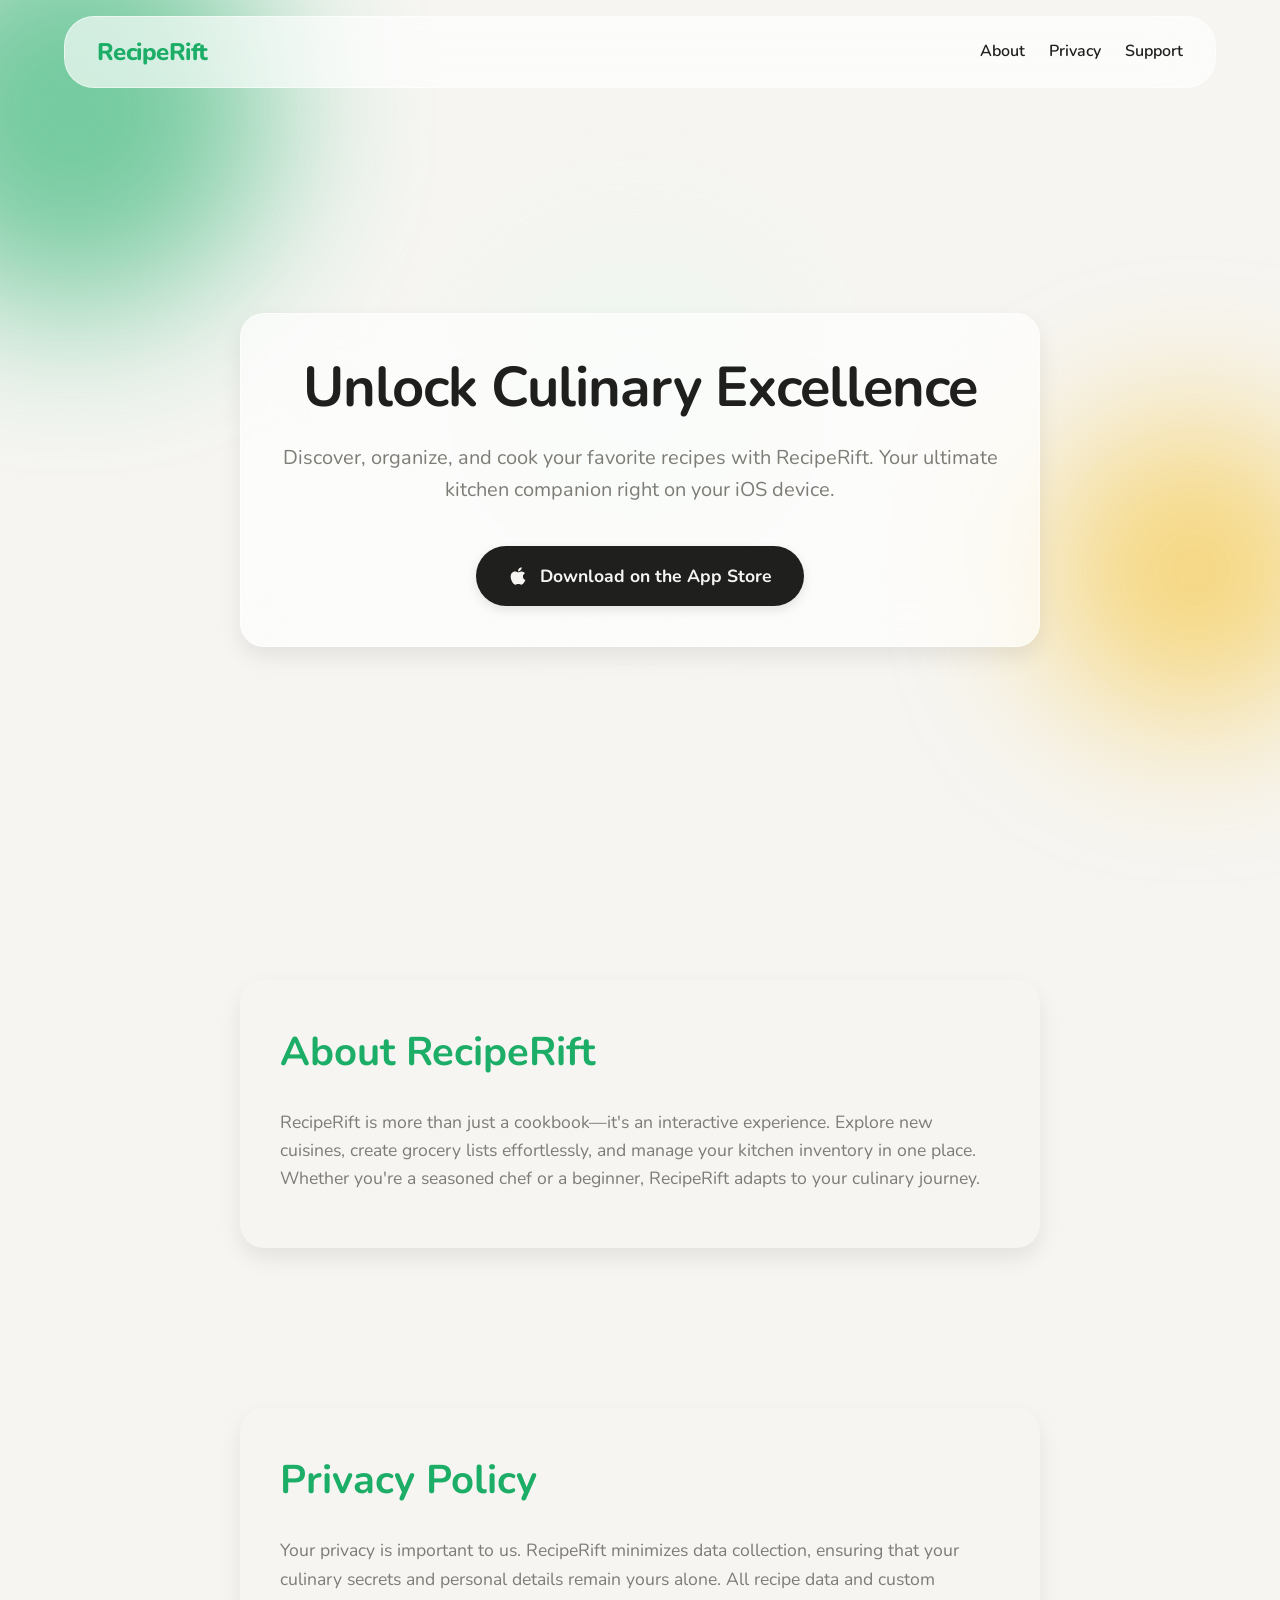
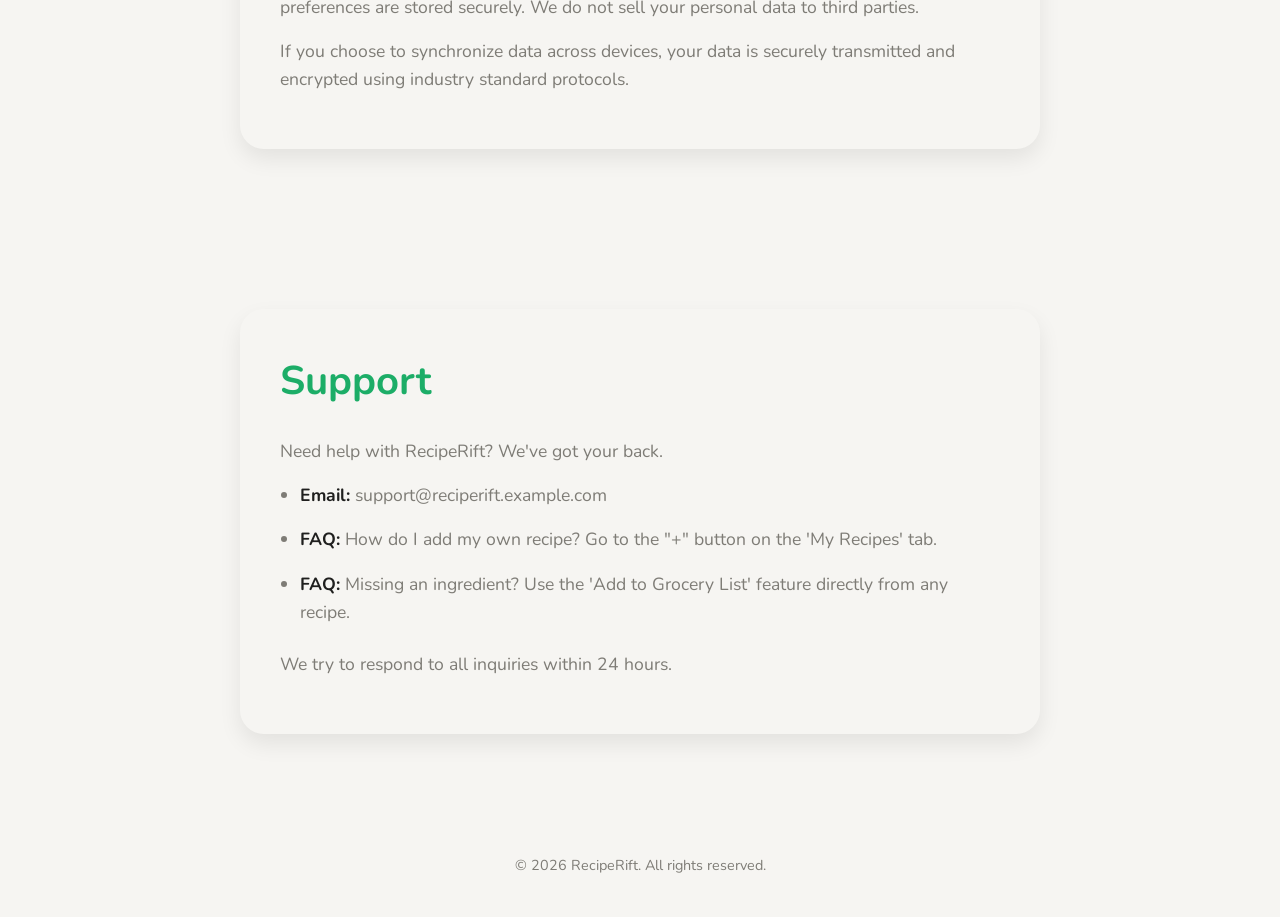
==== index.html @ d9945381 "added static web app" ====
<!DOCTYPE html>
<html lang="en">
<head>
    <meta charset="UTF-8">
    <meta name="viewport" content="width=device-width, initial-scale=1.0">
    <meta name="description" content="RecipeRift - Discover, Save, and Enjoy Amazing Recipes.">
    <title>RecipeRift</title>
    <link rel="stylesheet" href="style.css">
    <link href="https://fonts.googleapis.com/css2?family=Nunito:wght@400;600;700;800&display=swap" rel="stylesheet">
</head>
<body>
    <nav class="navbar glass">
        <div class="logo">RecipeRift</div>
        <ul class="nav-links">
            <li><a href="#about">About</a></li>
            <li><a href="#privacy">Privacy</a></li>
            <li><a href="#support">Support</a></li>
        </ul>
    </nav>

    <main>
        <section id="hero" class="hero">
            <div class="glass glass-card hero-content">
                <h1>Unlock Culinary Excellence</h1>
                <p>Discover, organize, and cook your favorite recipes with RecipeRift. Your ultimate kitchen companion right on your iOS device.</p>
                <div class="download-container">
                    <a href="#" class="download-btn">
                        <svg viewBox="0 0 384 512" width="20" height="20" fill="currentColor">
                           <path d="M318.7 268.7c-.2-36.7 16.4-64.4 50-84.8-18.8-26.9-47.2-41.7-84.7-44.6-35.5-2.8-74.3 20.7-88.5 20.7-15 0-49.4-19.7-76.4-19.7C63.3 141.2 4 184.8 4 273.5q0 39.3 14.4 81.2c12.8 36.7 59 126.7 107.2 125.2 25.2-.6 43-17.9 75.8-17.9 31.8 0 48.3 17.9 76.4 17.9 48.6-.7 90.4-82.5 102.6-119.3-65.2-30.7-61.7-90-61.7-91.9zm-56.6-164.2c27.3-32.4 24.8-61.9 24-72.5-24.1 1.4-52 16.4-67.9 34.9-17.5 19.8-27.8 44.3-25.6 71.9 26.1 2 49.9-11.4 69.5-34.3z"/>
                        </svg>
                        Download on the App Store
                    </a>
                </div>
            </div>
            <div class="hero-bg-shapes">
                <div class="shape shape-1"></div>
                <div class="shape shape-2"></div>
                <div class="shape shape-3"></div>
            </div>
        </section>

        <section id="about" class="section glass-section">
            <div class="container glass-card mx-auto">
                <h2>About RecipeRift</h2>
                <p>RecipeRift is more than just a cookbook—it's an interactive experience. Explore new cuisines, create grocery lists effortlessly, and manage your kitchen inventory in one place. Whether you're a seasoned chef or a beginner, RecipeRift adapts to your culinary journey.</p>
            </div>
        </section>

        <section id="privacy" class="section glass-section">
            <div class="container glass-card mx-auto">
                <h2>Privacy Policy</h2>
                <p>Your privacy is important to us. RecipeRift minimizes data collection, ensuring that your culinary secrets and personal details remain yours alone. All recipe data and custom preferences are stored securely. We do not sell your personal data to third parties.</p>
                <p>If you choose to synchronize data across devices, your data is securely transmitted and encrypted using industry standard protocols.</p>
            </div>
        </section>

        <section id="support" class="section glass-section">
            <div class="container glass-card mx-auto">
                <h2>Support</h2>
                <p>Need help with RecipeRift? We've got your back.</p>
                <ul class="support-list">
                    <li><strong>Email:</strong> support@reciperift.example.com</li>
                    <li><strong>FAQ:</strong> How do I add my own recipe? Go to the "+" button on the 'My Recipes' tab.</li>
                    <li><strong>FAQ:</strong> Missing an ingredient? Use the 'Add to Grocery List' feature directly from any recipe.</li>
                </ul>
                <p>We try to respond to all inquiries within 24 hours.</p>
            </div>
        </section>
    </main>

    <footer>
        <p>&copy; 2026 RecipeRift. All rights reserved.</p>
    </footer>

    <script>
        // Smooth scrolling for anchor links
        document.querySelectorAll('a[href^="#"]').forEach(anchor => {
            anchor.addEventListener('click', function (e) {
                e.preventDefault();
                document.querySelector(this.getAttribute('href')).scrollIntoView({
                    behavior: 'smooth'
                });
            });
        });
    </script>
</body>
</html>
---- style.css ----
:root {
    --brand-green: rgb(28, 173, 103);
    --brand-green-light: rgb(226, 248, 236);
    --brand-green-dark: rgb(17, 108, 60);
    --brand-gold: rgb(246, 192, 39);
    --soft-ivory: rgb(248, 247, 243);
    --mist-gray: rgb(238, 238, 234);
    
    --bg-color: rgb(246, 245, 242);
    --text-color: rgb(31, 31, 30);
    --text-muted: rgb(126, 124, 118);
    --card-surface: rgba(255, 255, 255, 0.65);
    --glass-border: rgba(255, 255, 255, 0.5);
    --glass-shadow: rgba(0, 0, 0, 0.08);
}

@media (prefers-color-scheme: dark) {
    :root {
        --bg-color: rgb(20, 20, 18);
        --text-color: rgb(247, 247, 247);
        --text-muted: rgb(173, 173, 173);
        --card-surface: rgba(31, 31, 28, 0.65);
        --glass-border: rgba(255, 255, 255, 0.06);
        --glass-shadow: rgba(0, 0, 0, 0.28);
    }
}

* {
    box-sizing: border-box;
    margin: 0;
    padding: 0;
}

body {
    font-family: 'Nunito', -apple-system, BlinkMacSystemFont, "Segoe UI", sans-serif;
    background-color: var(--bg-color);
    color: var(--text-color);
    line-height: 1.6;
    overflow-x: hidden;
    position: relative;
}

/* Background animated elements */
.hero-bg-shapes {
    position: absolute;
    top: 0;
    left: 0;
    width: 100%;
    height: 100vh;
    overflow: hidden;
    z-index: -1;
}

.shape {
    position: absolute;
    border-radius: 50%;
    filter: blur(80px);
    opacity: 0.6;
    animation: float 10s infinite ease-in-out alternate;
}

.shape-1 {
    width: 400px;
    height: 400px;
    background: var(--brand-green);
    top: -10%;
    left: -10%;
}

.shape-2 {
    width: 300px;
    height: 300px;
    background: var(--brand-gold);
    bottom: 20%;
    right: -5%;
    animation-delay: -3s;
}

.shape-3 {
    width: 250px;
    height: 250px;
    background: var(--brand-green-light);
    top: 30%;
    left: 40%;
    animation-delay: -6s;
}

@keyframes float {
    0% { transform: translateY(0) scale(1); }
    100% { transform: translateY(30px) scale(1.1); }
}

/* Glassmorphism */
.glass {
    background: var(--card-surface);
    backdrop-filter: blur(28px);
    -webkit-backdrop-filter: blur(28px);
    border: 1px solid var(--glass-border);
}

.glass-card {
    border-radius: 24px;
    padding: 40px;
    box-shadow: 0 10px 22px var(--glass-shadow);
}

/* Navbar */
.navbar {
    position: fixed;
    top: 16px;
    left: 50%;
    transform: translateX(-50%);
    width: 90%;
    max-width: 1200px;
    display: flex;
    justify-content: space-between;
    align-items: center;
    padding: 16px 32px;
    border-radius: 30px;
    z-index: 100;
}

.logo {
    font-weight: 800;
    font-size: 1.5rem;
    color: var(--brand-green);
    letter-spacing: -0.5px;
}

.nav-links {
    list-style: none;
    display: flex;
    gap: 24px;
}

.nav-links a {
    text-decoration: none;
    color: var(--text-color);
    font-weight: 600;
    transition: color 0.3s;
}

.nav-links a:hover {
    color: var(--brand-green);
}

/* Hero Section */
.hero {
    min-height: 100vh;
    display: flex;
    align-items: center;
    justify-content: center;
    padding: 120px 20px 60px;
    text-align: center;
}

.hero-content {
    max-width: 800px;
    animation: fadeIn 1s ease-out;
}

.hero-content h1 {
    font-size: 3.5rem;
    margin-bottom: 20px;
    line-height: 1.2;
    letter-spacing: -1px;
}

.hero-content p {
    font-size: 1.25rem;
    color: var(--text-muted);
    margin-bottom: 40px;
}

.download-container {
    margin-top: 30px;
}

.download-btn {
    display: inline-flex;
    align-items: center;
    gap: 12px;
    background-color: var(--text-color);
    color: var(--bg-color);
    text-decoration: none;
    padding: 16px 32px;
    border-radius: 100px;
    font-weight: 700;
    font-size: 1.1rem;
    transition: transform 0.2s, box-shadow 0.2s;
    box-shadow: 0 4px 12px rgba(0,0,0,0.1);
}

.download-btn:hover {
    transform: scale(1.05);
    box-shadow: 0 6px 16px rgba(0,0,0,0.15);
}

@media (prefers-color-scheme: dark) {
    .download-btn {
        box-shadow: 0 4px 12px rgba(0,0,0,0.4);
    }
}

/* Sections */
.section {
    padding: 80px 20px;
    display: flex;
    justify-content: center;
}

.container {
    max-width: 800px;
    width: 100%;
}

.section h2 {
    font-size: 2.5rem;
    margin-bottom: 24px;
    color: var(--brand-green);
}

.section p, .section li {
    font-size: 1.1rem;
    color: var(--text-muted);
    margin-bottom: 16px;
}

.support-list {
    margin-left: 20px;
    margin-bottom: 24px;
}

.support-list strong {
    color: var(--text-color);
}

.mx-auto {
    margin-left: auto;
    margin-right: auto;
}

footer {
    text-align: center;
    padding: 40px;
    color: var(--text-muted);
    font-size: 0.9rem;
}

@keyframes fadeIn {
    from { opacity: 0; transform: translateY(20px); }
    to { opacity: 1; transform: translateY(0); }
}

@media (max-width: 768px) {
    .hero-content h1 { font-size: 2.5rem; }
    .nav-links { display: none; }
}
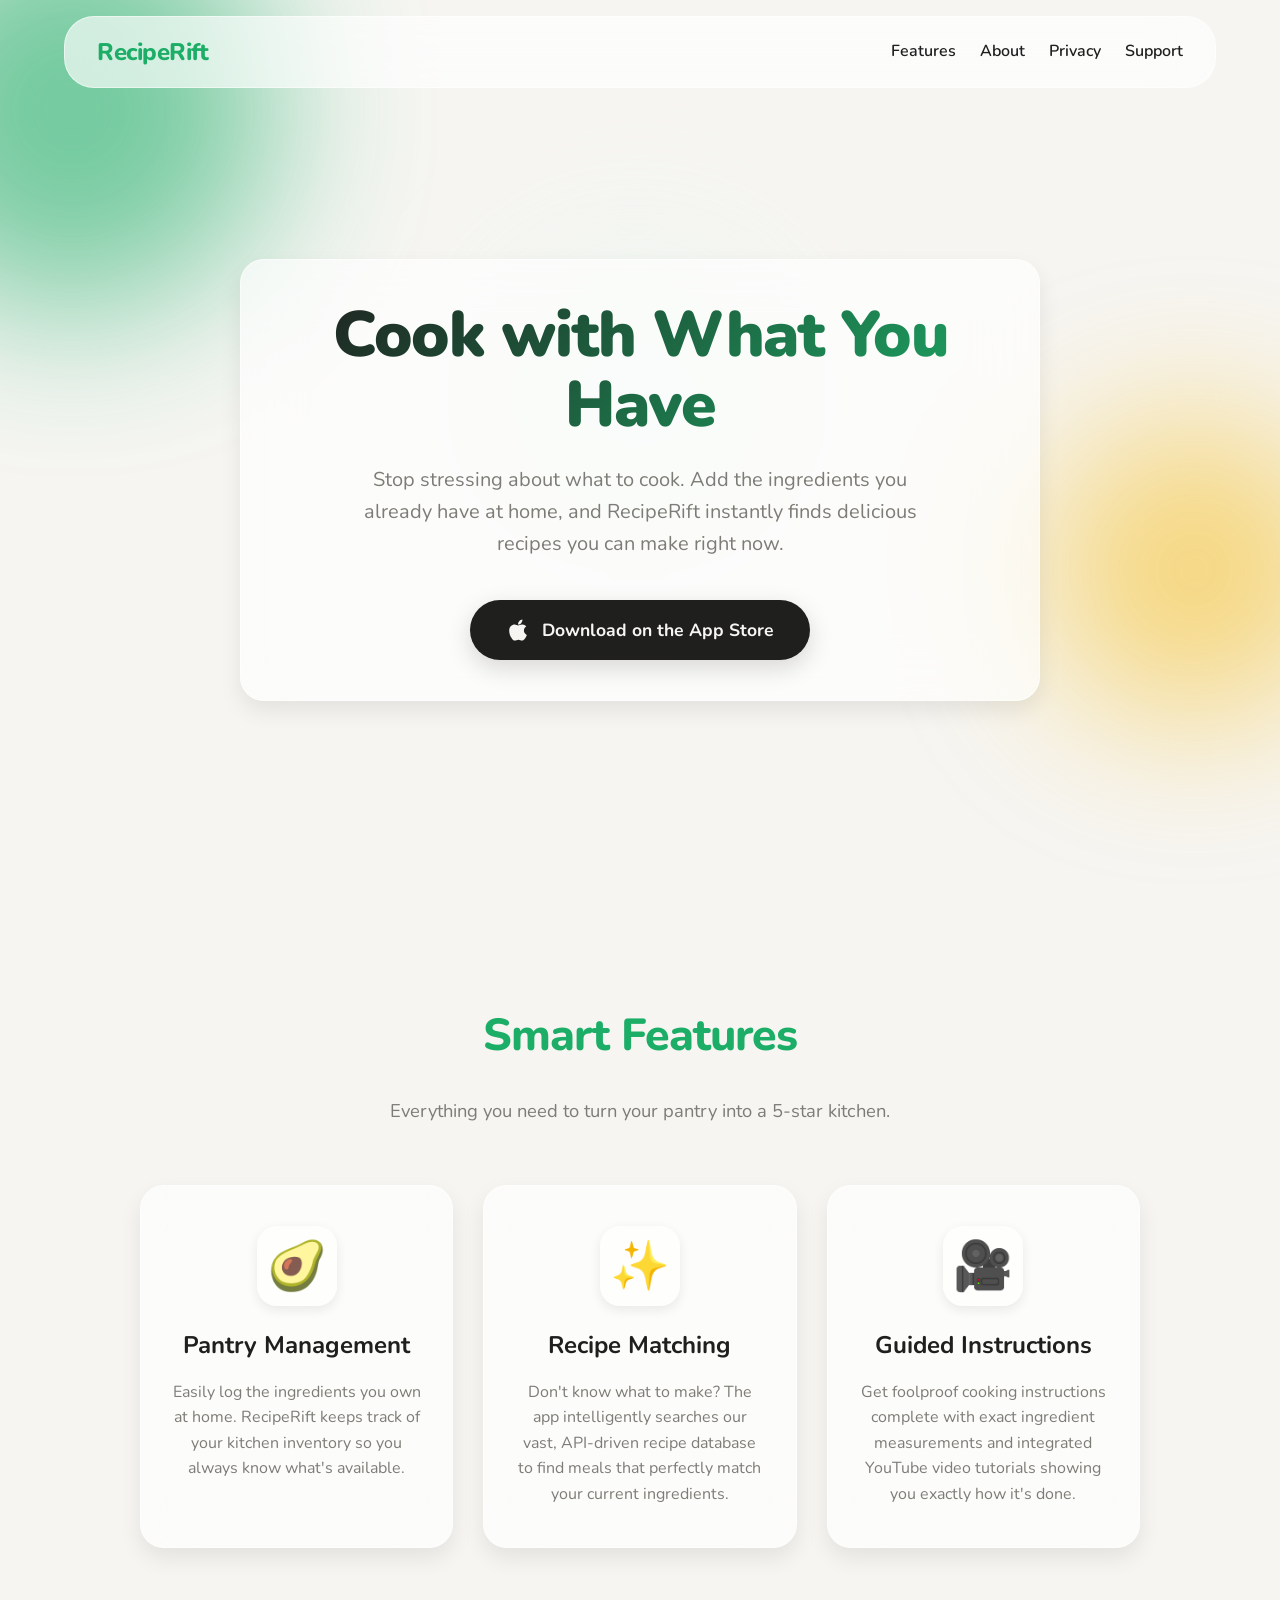
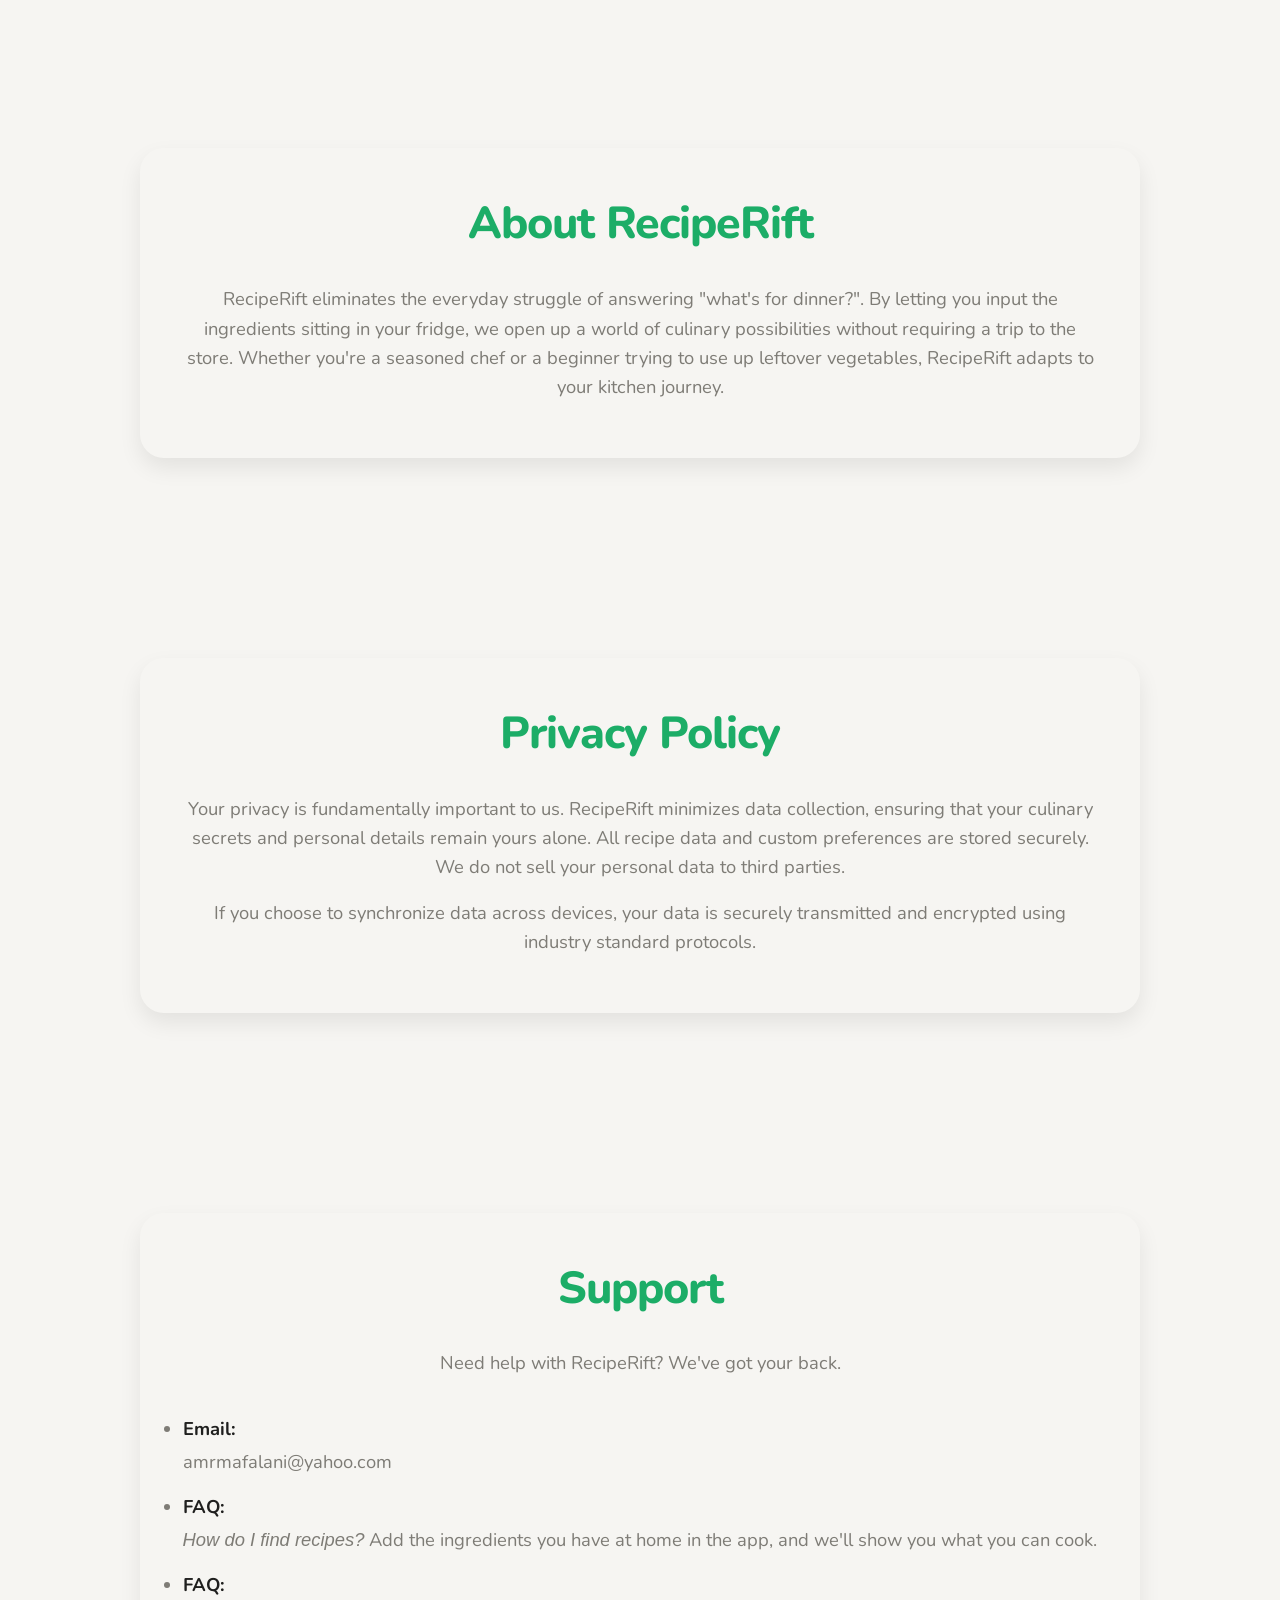
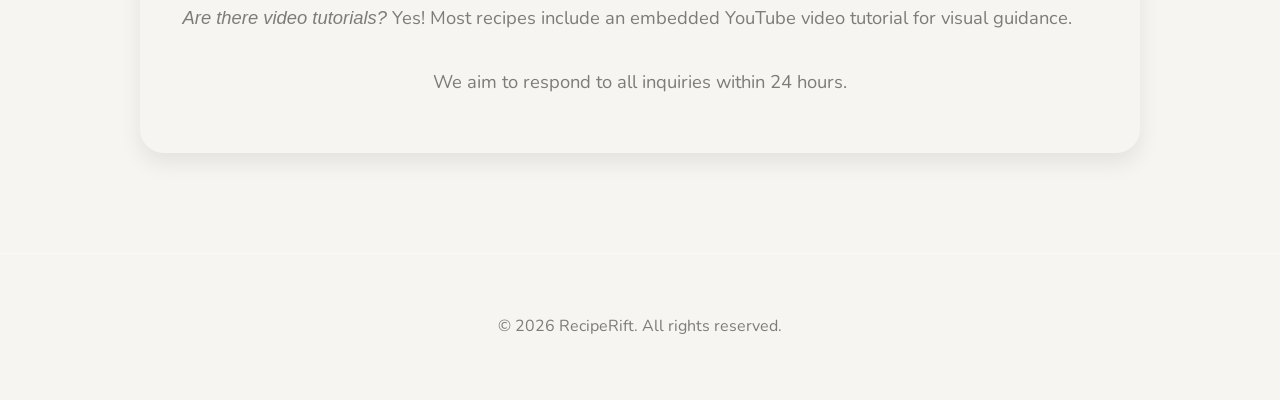
==== commit 654bf5dc: "Update website copy to reflect real app features, fix mobile UI" ====
--- a/index.html
+++ b/index.html
@@ -3,8 +3,8 @@
 <head>
     <meta charset="UTF-8">
     <meta name="viewport" content="width=device-width, initial-scale=1.0">
-    <meta name="description" content="RecipeRift - Discover, Save, and Enjoy Amazing Recipes.">
-    <title>RecipeRift</title>
+    <meta name="description" content="RecipeRift - Discover amazing recipes based on the ingredients you already have at home.">
+    <title>RecipeRift - Your Smart Kitchen Assistant</title>
     <link rel="stylesheet" href="style.css">
     <link href="https://fonts.googleapis.com/css2?family=Nunito:wght@400;600;700;800&display=swap" rel="stylesheet">
 </head>
@@ -12,6 +12,7 @@
     <nav class="navbar glass">
         <div class="logo">RecipeRift</div>
         <ul class="nav-links">
+            <li><a href="#features">Features</a></li>
             <li><a href="#about">About</a></li>
             <li><a href="#privacy">Privacy</a></li>
             <li><a href="#support">Support</a></li>
@@ -21,14 +22,14 @@
     <main>
         <section id="hero" class="hero">
             <div class="glass glass-card hero-content">
-                <h1>Unlock Culinary Excellence</h1>
-                <p>Discover, organize, and cook your favorite recipes with RecipeRift. Your ultimate kitchen companion right on your iOS device.</p>
+                <h1>Cook with What You Have</h1>
+                <p>Stop stressing about what to cook. Add the ingredients you already have at home, and RecipeRift instantly finds delicious recipes you can make right now.</p>
                 <div class="download-container">
                     <a href="#" class="download-btn">
-                        <svg viewBox="0 0 384 512" width="20" height="20" fill="currentColor">
+                        <svg viewBox="0 0 384 512" width="24" height="24" fill="currentColor">
                            <path d="M318.7 268.7c-.2-36.7 16.4-64.4 50-84.8-18.8-26.9-47.2-41.7-84.7-44.6-35.5-2.8-74.3 20.7-88.5 20.7-15 0-49.4-19.7-76.4-19.7C63.3 141.2 4 184.8 4 273.5q0 39.3 14.4 81.2c12.8 36.7 59 126.7 107.2 125.2 25.2-.6 43-17.9 75.8-17.9 31.8 0 48.3 17.9 76.4 17.9 48.6-.7 90.4-82.5 102.6-119.3-65.2-30.7-61.7-90-61.7-91.9zm-56.6-164.2c27.3-32.4 24.8-61.9 24-72.5-24.1 1.4-52 16.4-67.9 34.9-17.5 19.8-27.8 44.3-25.6 71.9 26.1 2 49.9-11.4 69.5-34.3z"/>
                         </svg>
-                        Download on the App Store
+                        <span>Download on the App Store</span>
                     </a>
                 </div>
             </div>
@@ -39,31 +40,60 @@
             </div>
         </section>
 
+        <section id="features" class="section glass-section">
+            <div class="container mx-auto">
+                <div class="section-header text-center">
+                    <h2>Smart Features</h2>
+                    <p class="section-subtitle">Everything you need to turn your pantry into a 5-star kitchen.</p>
+                </div>
+                
+                <div class="features-grid">
+                    <div class="feature-card glass glass-card">
+                        <div class="feature-icon icon-green">🥑</div>
+                        <h3>Pantry Management</h3>
+                        <p>Easily log the ingredients you own at home. RecipeRift keeps track of your kitchen inventory so you always know what's available.</p>
+                    </div>
+                    
+                    <div class="feature-card glass glass-card">
+                        <div class="feature-icon icon-gold">✨</div>
+                        <h3>Recipe Matching</h3>
+                        <p>Don't know what to make? The app intelligently searches our vast, API-driven recipe database to find meals that perfectly match your current ingredients.</p>
+                    </div>
+
+                    <div class="feature-card glass glass-card">
+                        <div class="feature-icon icon-video">🎥</div>
+                        <h3>Guided Instructions</h3>
+                        <p>Get foolproof cooking instructions complete with exact ingredient measurements and integrated YouTube video tutorials showing you exactly how it's done.</p>
+                    </div>
+                </div>
+            </div>
+        </section>
+
         <section id="about" class="section glass-section">
-            <div class="container glass-card mx-auto">
+            <div class="container glass-card mx-auto text-center">
                 <h2>About RecipeRift</h2>
-                <p>RecipeRift is more than just a cookbook—it's an interactive experience. Explore new cuisines, create grocery lists effortlessly, and manage your kitchen inventory in one place. Whether you're a seasoned chef or a beginner, RecipeRift adapts to your culinary journey.</p>
+                <p>RecipeRift eliminates the everyday struggle of answering "what's for dinner?". By letting you input the ingredients sitting in your fridge, we open up a world of culinary possibilities without requiring a trip to the store. Whether you're a seasoned chef or a beginner trying to use up leftover vegetables, RecipeRift adapts to your kitchen journey.</p>
             </div>
         </section>
 
         <section id="privacy" class="section glass-section">
-            <div class="container glass-card mx-auto">
+            <div class="container glass-card mx-auto text-center">
                 <h2>Privacy Policy</h2>
-                <p>Your privacy is important to us. RecipeRift minimizes data collection, ensuring that your culinary secrets and personal details remain yours alone. All recipe data and custom preferences are stored securely. We do not sell your personal data to third parties.</p>
+                <p>Your privacy is fundamentally important to us. RecipeRift minimizes data collection, ensuring that your culinary secrets and personal details remain yours alone. All recipe data and custom preferences are stored securely. We do not sell your personal data to third parties.</p>
                 <p>If you choose to synchronize data across devices, your data is securely transmitted and encrypted using industry standard protocols.</p>
             </div>
         </section>
 
         <section id="support" class="section glass-section">
-            <div class="container glass-card mx-auto">
+            <div class="container glass-card mx-auto text-center">
                 <h2>Support</h2>
                 <p>Need help with RecipeRift? We've got your back.</p>
                 <ul class="support-list">
-                    <li><strong>Email:</strong> support@reciperift.example.com</li>
-                    <li><strong>FAQ:</strong> How do I add my own recipe? Go to the "+" button on the 'My Recipes' tab.</li>
-                    <li><strong>FAQ:</strong> Missing an ingredient? Use the 'Add to Grocery List' feature directly from any recipe.</li>
+                    <li><strong>Email:</strong> amrmafalani@yahoo.com</li>
+                    <li><strong>FAQ:</strong> <em>How do I find recipes?</em> Add the ingredients you have at home in the app, and we'll show you what you can cook.</li>
+                    <li><strong>FAQ:</strong> <em>Are there video tutorials?</em> Yes! Most recipes include an embedded YouTube video tutorial for visual guidance.</li>
                 </ul>
-                <p>We try to respond to all inquiries within 24 hours.</p>
+                <p>We aim to respond to all inquiries within 24 hours.</p>
             </div>
         </section>
     </main>
--- a/style.css
+++ b/style.css
@@ -102,6 +102,7 @@
     border-radius: 24px;
     padding: 40px;
     box-shadow: 0 10px 22px var(--glass-shadow);
+    transition: transform 0.3s ease, box-shadow 0.3s ease;
 }
 
 /* Navbar */
@@ -160,16 +161,23 @@
 }
 
 .hero-content h1 {
-    font-size: 3.5rem;
-    margin-bottom: 20px;
-    line-height: 1.2;
-    letter-spacing: -1px;
+    font-size: 4rem;
+    margin-bottom: 24px;
+    font-weight: 900;
+    line-height: 1.1;
+    letter-spacing: -1.5px;
+    background: linear-gradient(135deg, var(--text-color), var(--brand-green));
+    -webkit-background-clip: text;
+    -webkit-text-fill-color: transparent;
 }
 
 .hero-content p {
     font-size: 1.25rem;
     color: var(--text-muted);
     margin-bottom: 40px;
+    max-width: 600px;
+    margin-left: auto;
+    margin-right: auto;
 }
 
 .download-container {
@@ -179,60 +187,90 @@
 .download-btn {
     display: inline-flex;
     align-items: center;
+    justify-content: center;
     gap: 12px;
     background-color: var(--text-color);
     color: var(--bg-color);
     text-decoration: none;
-    padding: 16px 32px;
+    padding: 16px 36px;
     border-radius: 100px;
     font-weight: 700;
     font-size: 1.1rem;
-    transition: transform 0.2s, box-shadow 0.2s;
-    box-shadow: 0 4px 12px rgba(0,0,0,0.1);
+    transition: transform 0.2s, box-shadow 0.2s, background-color 0.2s;
+    box-shadow: 0 8px 24px rgba(0,0,0,0.15);
+    width: auto;
+    max-width: 100%;
 }
 
 .download-btn:hover {
-    transform: scale(1.05);
-    box-shadow: 0 6px 16px rgba(0,0,0,0.15);
+    transform: translateY(-2px) scale(1.02);
+    box-shadow: 0 12px 32px rgba(0,0,0,0.2);
+}
+
+.download-btn svg {
+    flex-shrink: 0;
 }
 
 @media (prefers-color-scheme: dark) {
     .download-btn {
-        box-shadow: 0 4px 12px rgba(0,0,0,0.4);
-    }
-}
-
-/* Sections */
+        box-shadow: 0 8px 24px rgba(0,0,0,0.4);
+    }
+}
+
+/* Sub-Sections */
 .section {
-    padding: 80px 20px;
+    padding: 100px 20px;
     display: flex;
     justify-content: center;
 }
 
 .container {
-    max-width: 800px;
+    max-width: 1000px;
     width: 100%;
 }
 
+.section-header {
+    margin-bottom: 60px;
+}
+
+.section-subtitle {
+    font-size: 1.2rem;
+    color: var(--text-muted);
+    margin-top: 10px;
+}
+
 .section h2 {
-    font-size: 2.5rem;
+    font-size: 2.8rem;
+    font-weight: 800;
     margin-bottom: 24px;
     color: var(--brand-green);
+    letter-spacing: -1px;
 }
 
 .section p, .section li {
-    font-size: 1.1rem;
+    font-size: 1.15rem;
     color: var(--text-muted);
     margin-bottom: 16px;
 }
 
-.support-list {
-    margin-left: 20px;
-    margin-bottom: 24px;
+.text-center {
+    text-align: center;
+}
+
+.text-center .support-list {
+    display: inline-block;
+    text-align: left;
+    margin: 20px auto;
+}
+
+.support-list li {
+    margin-bottom: 15px;
 }
 
 .support-list strong {
     color: var(--text-color);
+    display: block;
+    margin-bottom: 4px;
 }
 
 .mx-auto {
@@ -240,11 +278,63 @@
     margin-right: auto;
 }
 
+/* Features Grid */
+.features-grid {
+    display: grid;
+    grid-template-columns: repeat(auto-fit, minmax(280px, 1fr));
+    gap: 30px;
+}
+
+.feature-card {
+    padding: 40px 30px;
+    text-align: center;
+}
+
+.feature-card:hover {
+    transform: translateY(-8px);
+}
+
+.feature-icon {
+    font-size: 3rem;
+    margin-bottom: 20px;
+    display: inline-flex;
+    align-items: center;
+    justify-content: center;
+    width: 80px;
+    height: 80px;
+    border-radius: 20px;
+    background: rgba(255, 255, 255, 0.5);
+    box-shadow: 0 4px 12px var(--glass-shadow);
+}
+
+@media (prefers-color-scheme: dark) {
+    .feature-icon {
+        background: rgba(255, 255, 255, 0.05);
+    }
+}
+
+.icon-green { color: var(--brand-green); }
+.icon-gold { color: var(--brand-gold); }
+.icon-video { color: #ff0000; }
+
+.feature-card h3 {
+    font-size: 1.5rem;
+    color: var(--text-color);
+    margin-bottom: 15px;
+    font-weight: 700;
+}
+
+.feature-card p {
+    font-size: 1rem;
+    margin-bottom: 0;
+}
+
 footer {
     text-align: center;
-    padding: 40px;
+    padding: 60px 20px;
     color: var(--text-muted);
-    font-size: 0.9rem;
+    font-size: 1rem;
+    border-top: 1px solid var(--glass-border);
 }
 
 @keyframes fadeIn {
@@ -252,7 +342,67 @@
     to { opacity: 1; transform: translateY(0); }
 }
 
+/* Responsive adjustments */
 @media (max-width: 768px) {
-    .hero-content h1 { font-size: 2.5rem; }
-    .nav-links { display: none; }
-}
+    .navbar {
+        padding: 12px 20px;
+    }
+    
+    .logo {
+        font-size: 1.25rem;
+    }
+
+    .nav-links { 
+        display: none; 
+    }
+    
+    .hero-content h1 { 
+        font-size: 2.5rem; 
+        margin-bottom: 16px;
+    }
+    
+    .hero-content p {
+        font-size: 1.1rem;
+    }
+    
+    .section {
+        padding: 60px 20px;
+    }
+    
+    .section h2 {
+        font-size: 2.2rem;
+    }
+    
+    .glass-card {
+        padding: 30px 20px;
+    }
+    
+    /* Fix for download button on small screens */
+    .download-btn {
+        width: 100%;
+        padding: 14px 20px;
+        font-size: 1rem;
+    }
+    
+    .download-btn svg {
+        width: 20px;
+        height: 20px;
+    }
+    
+    .download-btn span {
+        white-space: nowrap;
+    }
+}
+
+@media (max-width: 400px) {
+    .download-btn {
+        font-size: 0.9rem;
+        padding: 12px 16px;
+    }
+    
+    .download-btn span {
+        font-size: 0.95rem;
+        white-space: normal;
+        text-align: left;
+    }
+}
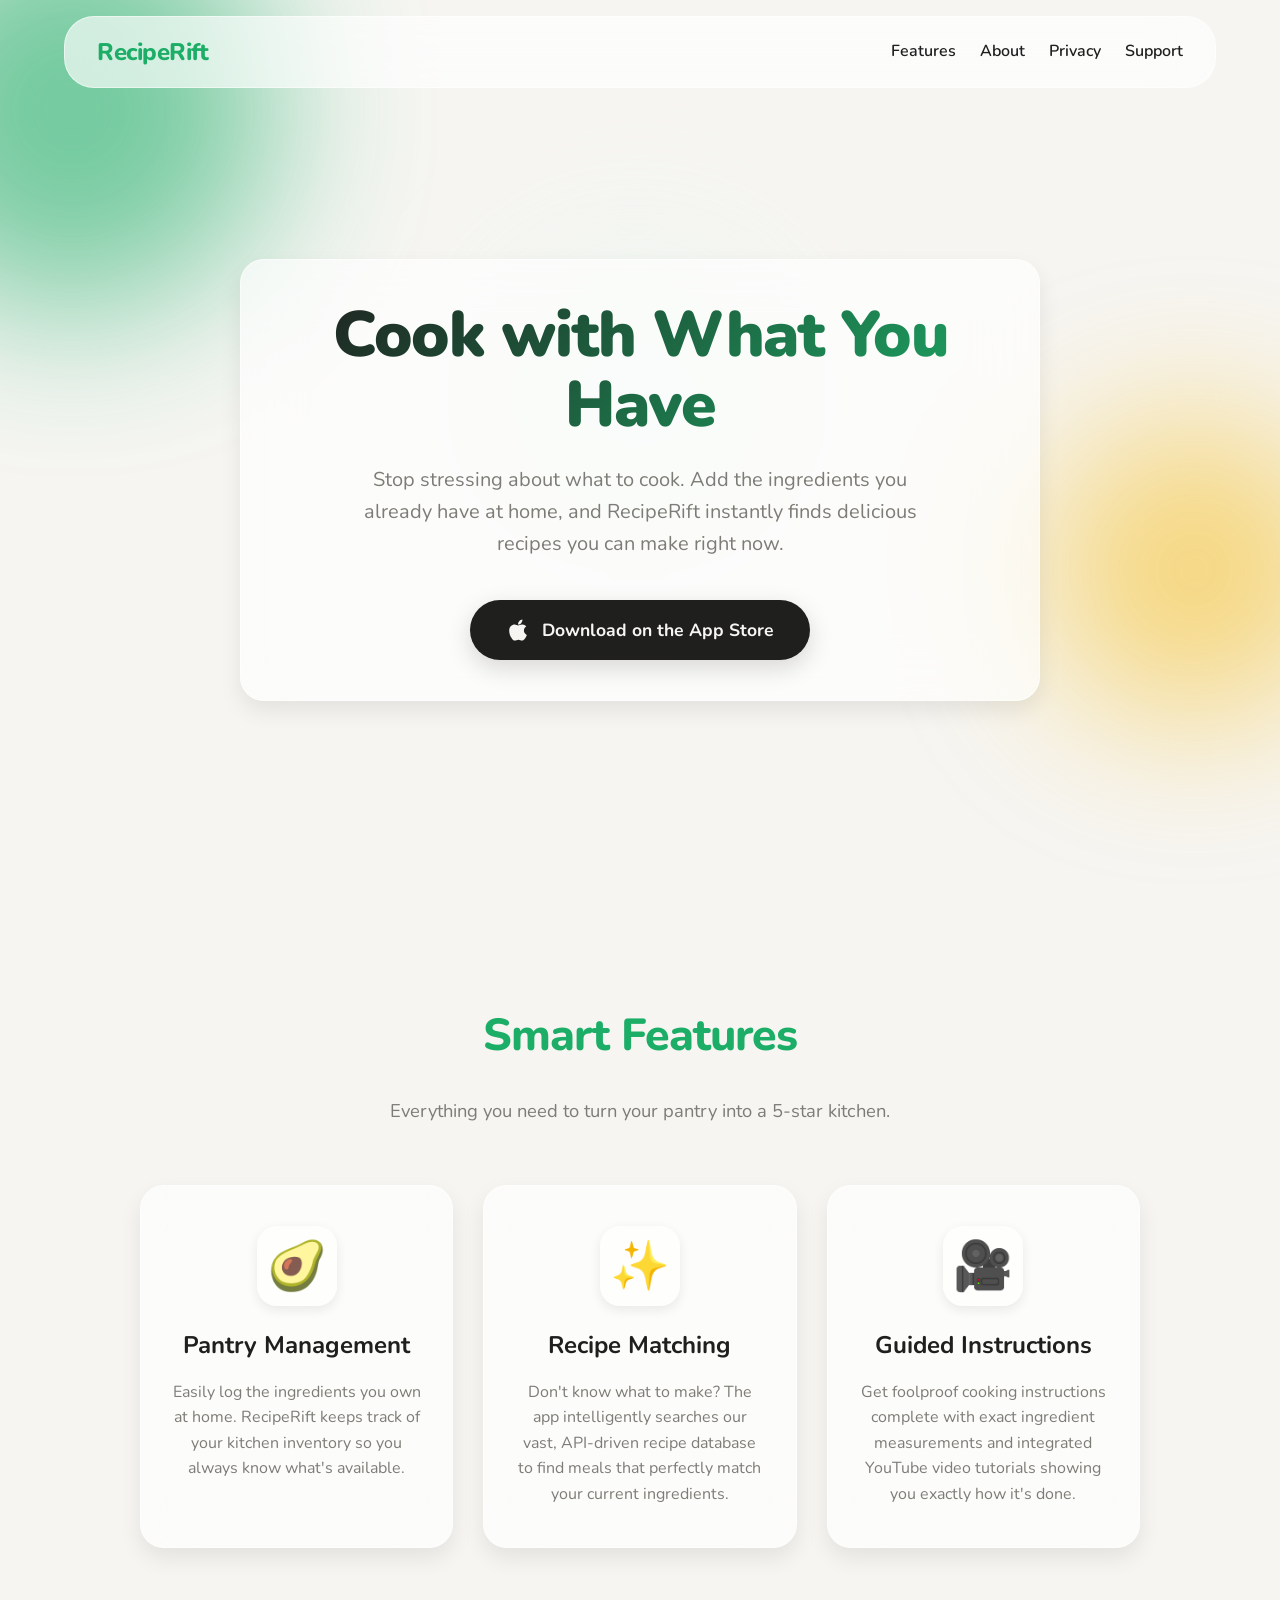
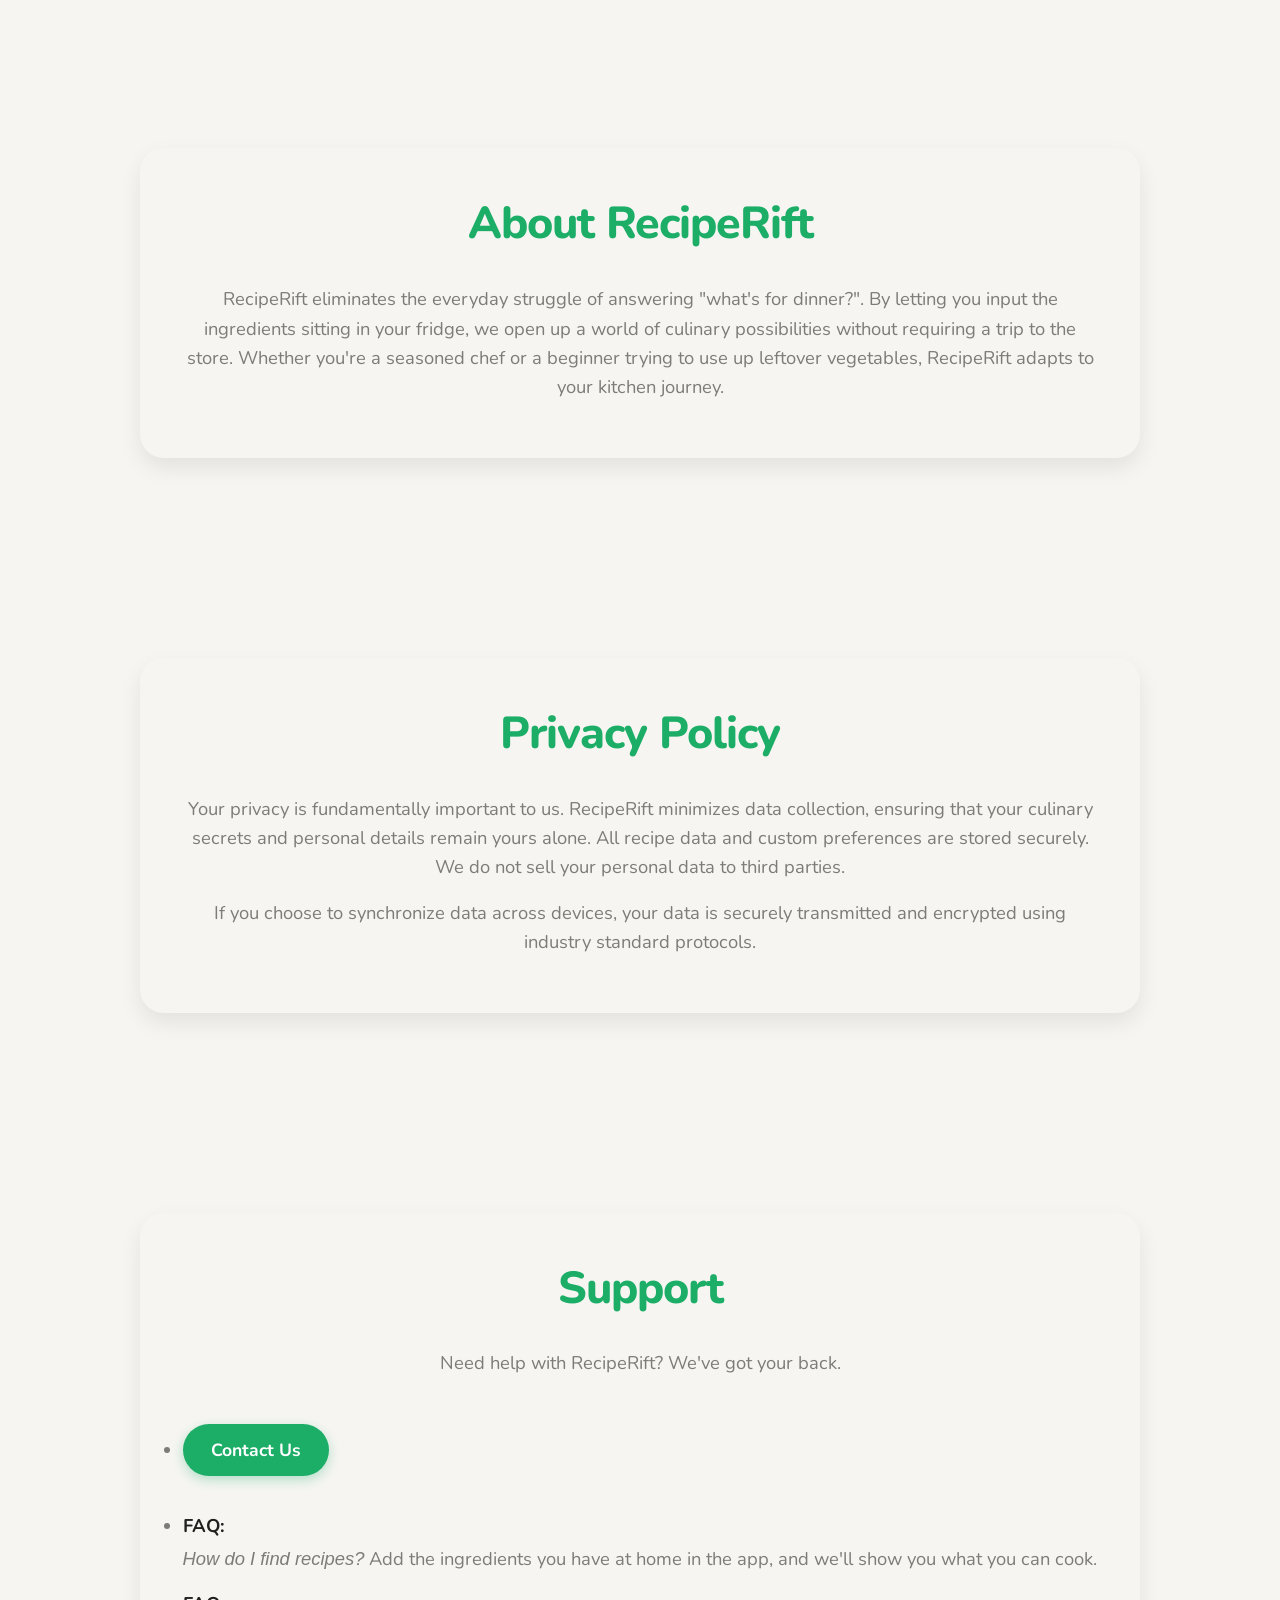
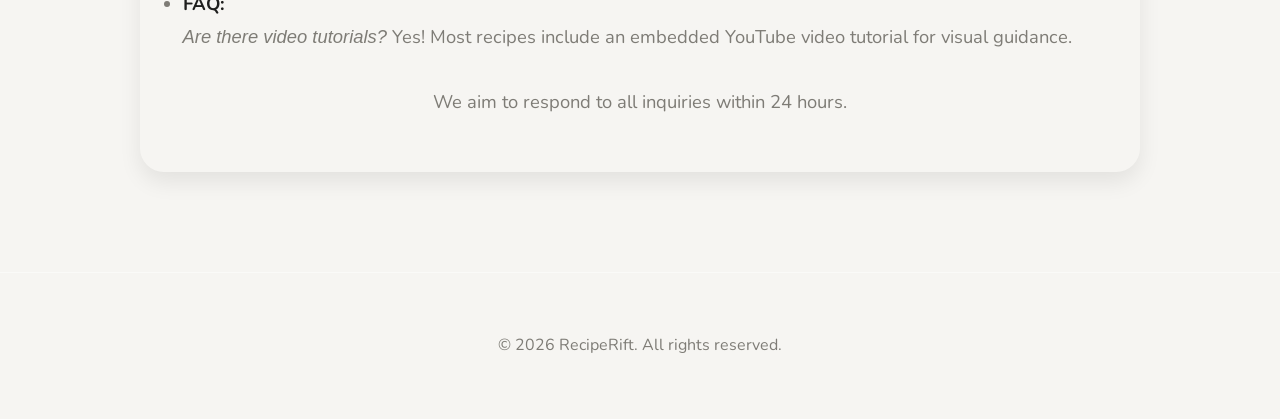
==== commit 7ce9d5b7: "Change support email to a contact us mailto button" ====
--- a/index.html
+++ b/index.html
@@ -89,7 +89,9 @@
                 <h2>Support</h2>
                 <p>Need help with RecipeRift? We've got your back.</p>
                 <ul class="support-list">
-                    <li><strong>Email:</strong> amrmafalani@yahoo.com</li>
+                    <li>
+                        <a href="mailto:amrmafalani@yahoo.com" class="support-email-btn">Contact Us</a>
+                    </li>
                     <li><strong>FAQ:</strong> <em>How do I find recipes?</em> Add the ingredients you have at home in the app, and we'll show you what you can cook.</li>
                     <li><strong>FAQ:</strong> <em>Are there video tutorials?</em> Yes! Most recipes include an embedded YouTube video tutorial for visual guidance.</li>
                 </ul>
--- a/style.css
+++ b/style.css
@@ -278,6 +278,27 @@
     margin-right: auto;
 }
 
+.support-email-btn {
+    display: inline-block;
+    padding: 12px 28px;
+    background-color: var(--brand-green);
+    color: #ffffff;
+    text-decoration: none;
+    border-radius: 100px;
+    font-weight: 700;
+    font-size: 1.1rem;
+    transition: transform 0.2s, box-shadow 0.2s, background-color 0.2s;
+    box-shadow: 0 4px 12px rgba(28, 173, 103, 0.3);
+    margin: 10px 0 20px 0;
+}
+
+.support-email-btn:hover {
+    background-color: var(--brand-green-dark);
+    color: #ffffff;
+    transform: translateY(-2px);
+    box-shadow: 0 6px 16px rgba(28, 173, 103, 0.4);
+}
+
 /* Features Grid */
 .features-grid {
     display: grid;
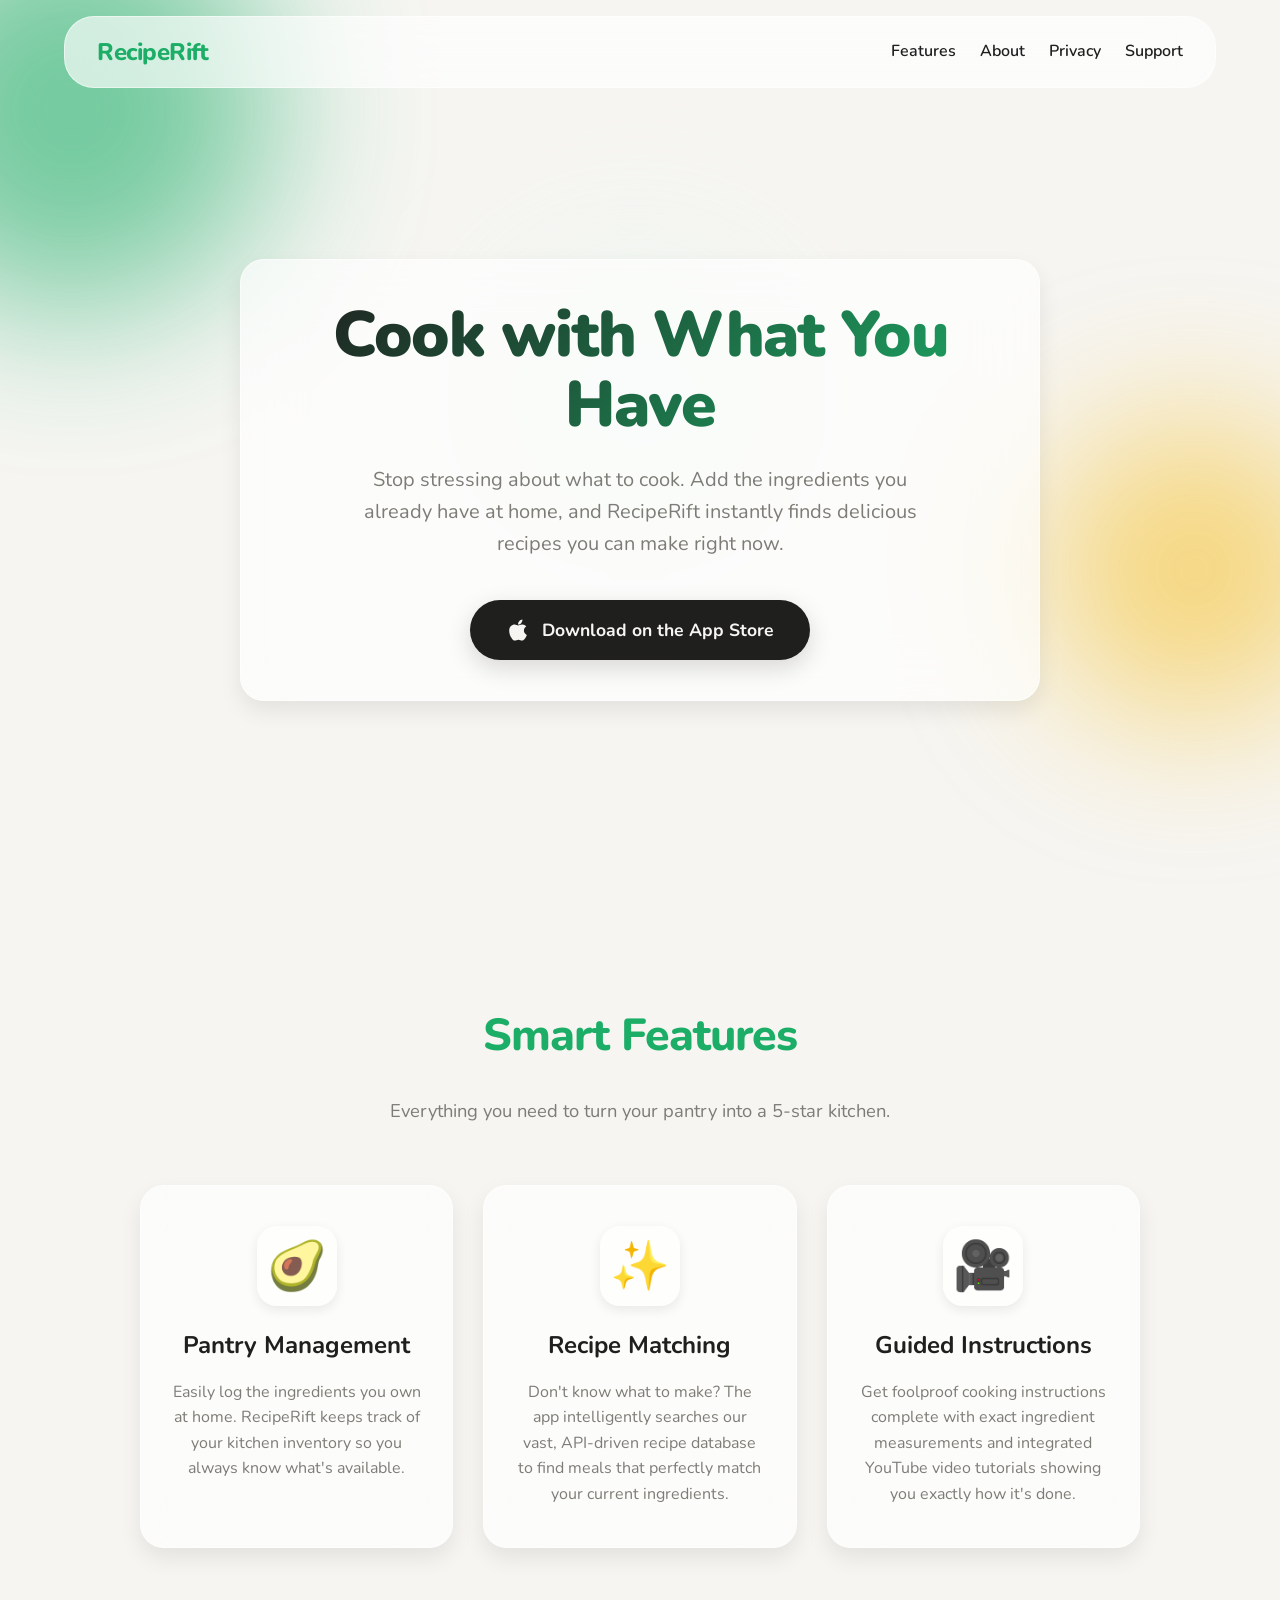
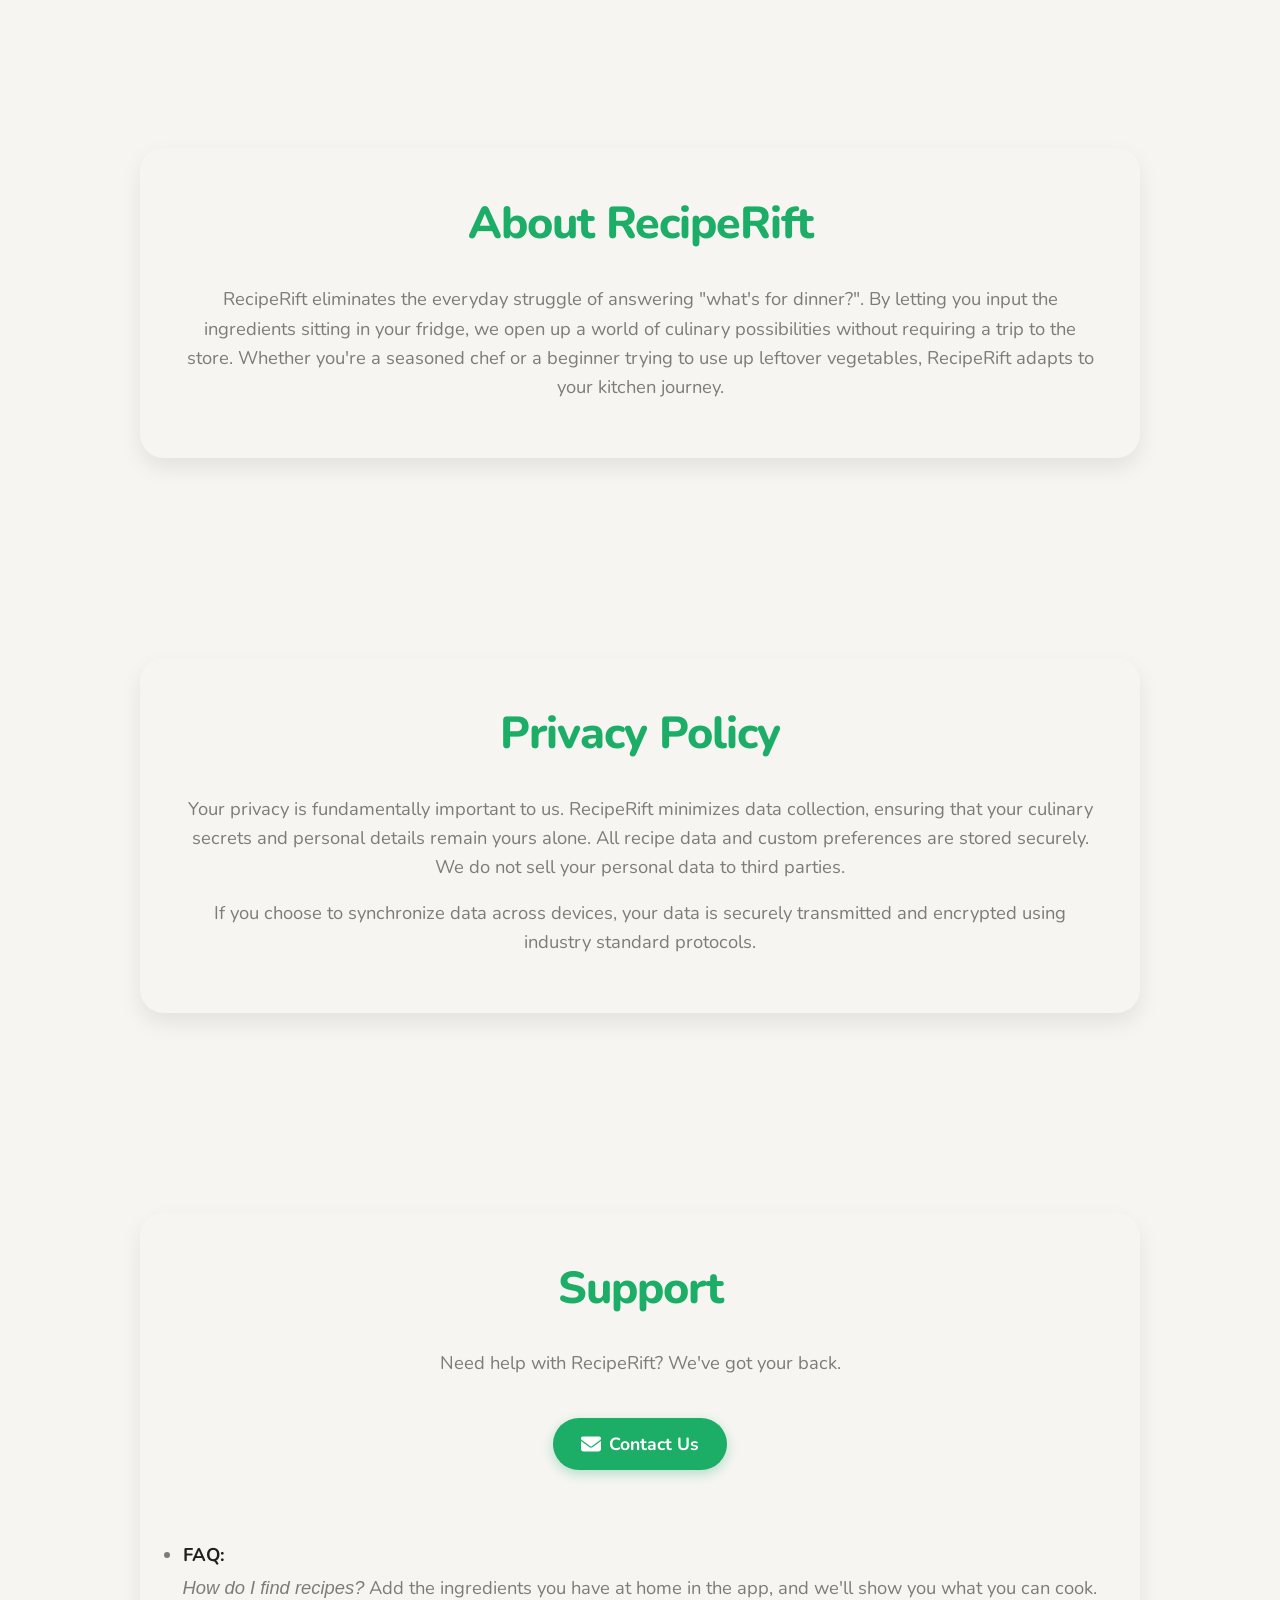
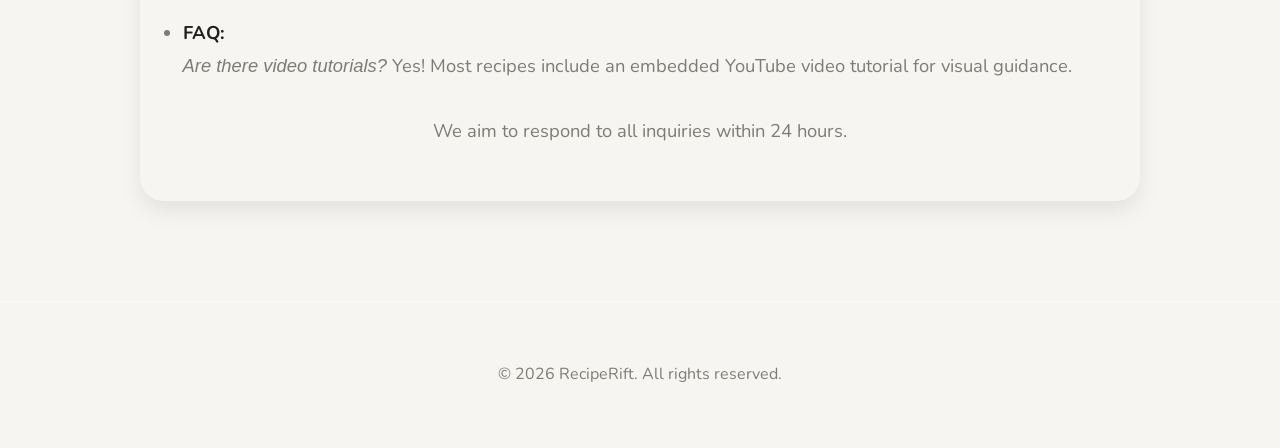
==== commit e356e51c: "Fix support email button styling and layout" ====
--- a/index.html
+++ b/index.html
@@ -88,10 +88,15 @@
             <div class="container glass-card mx-auto text-center">
                 <h2>Support</h2>
                 <p>Need help with RecipeRift? We've got your back.</p>
+                <div class="support-contact" style="margin: 30px 0;">
+                    <a href="mailto:amrmafalani@yahoo.com" class="support-email-btn">
+                        <svg viewBox="0 0 512 512" width="20" height="20" fill="currentColor" style="vertical-align: text-bottom; margin-right: 8px;">
+                            <path d="M48 64C21.5 64 0 85.5 0 112c0 15.1 7.1 29.3 19.2 38.4L236.8 313.6c11.4 8.5 27 8.5 38.4 0L492.8 150.4c12.1-9.1 19.2-23.3 19.2-38.4c0-26.5-21.5-48-48-48H48zM0 176V384c0 35.3 28.7 64 64 64H448c35.3 0 64-28.7 64-64V176L294.4 339.2c-22.8 17.1-54 17.1-76.8 0L0 176z"/>
+                        </svg>
+                        Contact Us
+                    </a>
+                </div>
                 <ul class="support-list">
-                    <li>
-                        <a href="mailto:amrmafalani@yahoo.com" class="support-email-btn">Contact Us</a>
-                    </li>
                     <li><strong>FAQ:</strong> <em>How do I find recipes?</em> Add the ingredients you have at home in the app, and we'll show you what you can cook.</li>
                     <li><strong>FAQ:</strong> <em>Are there video tutorials?</em> Yes! Most recipes include an embedded YouTube video tutorial for visual guidance.</li>
                 </ul>
--- a/style.css
+++ b/style.css
@@ -168,6 +168,7 @@
     letter-spacing: -1.5px;
     background: linear-gradient(135deg, var(--text-color), var(--brand-green));
     -webkit-background-clip: text;
+    background-clip: text;
     -webkit-text-fill-color: transparent;
 }
 
@@ -278,25 +279,27 @@
     margin-right: auto;
 }
 
-.support-email-btn {
-    display: inline-block;
+a.support-email-btn, .support-email-btn:link, .support-email-btn:visited {
+    display: inline-flex;
+    align-items: center;
+    justify-content: center;
     padding: 12px 28px;
-    background-color: var(--brand-green);
-    color: #ffffff;
-    text-decoration: none;
+    background-color: var(--brand-green) !important;
+    color: #ffffff !important;
+    text-decoration: none !important;
     border-radius: 100px;
     font-weight: 700;
     font-size: 1.1rem;
     transition: transform 0.2s, box-shadow 0.2s, background-color 0.2s;
-    box-shadow: 0 4px 12px rgba(28, 173, 103, 0.3);
+    box-shadow: 0 4px 12px rgba(28, 173, 103, 0.3) !important;
     margin: 10px 0 20px 0;
 }
 
-.support-email-btn:hover {
-    background-color: var(--brand-green-dark);
-    color: #ffffff;
+a.support-email-btn:hover, a.support-email-btn:active {
+    background-color: var(--brand-green-dark) !important;
+    color: #ffffff !important;
     transform: translateY(-2px);
-    box-shadow: 0 6px 16px rgba(28, 173, 103, 0.4);
+    box-shadow: 0 6px 16px rgba(28, 173, 103, 0.4) !important;
 }
 
 /* Features Grid */
